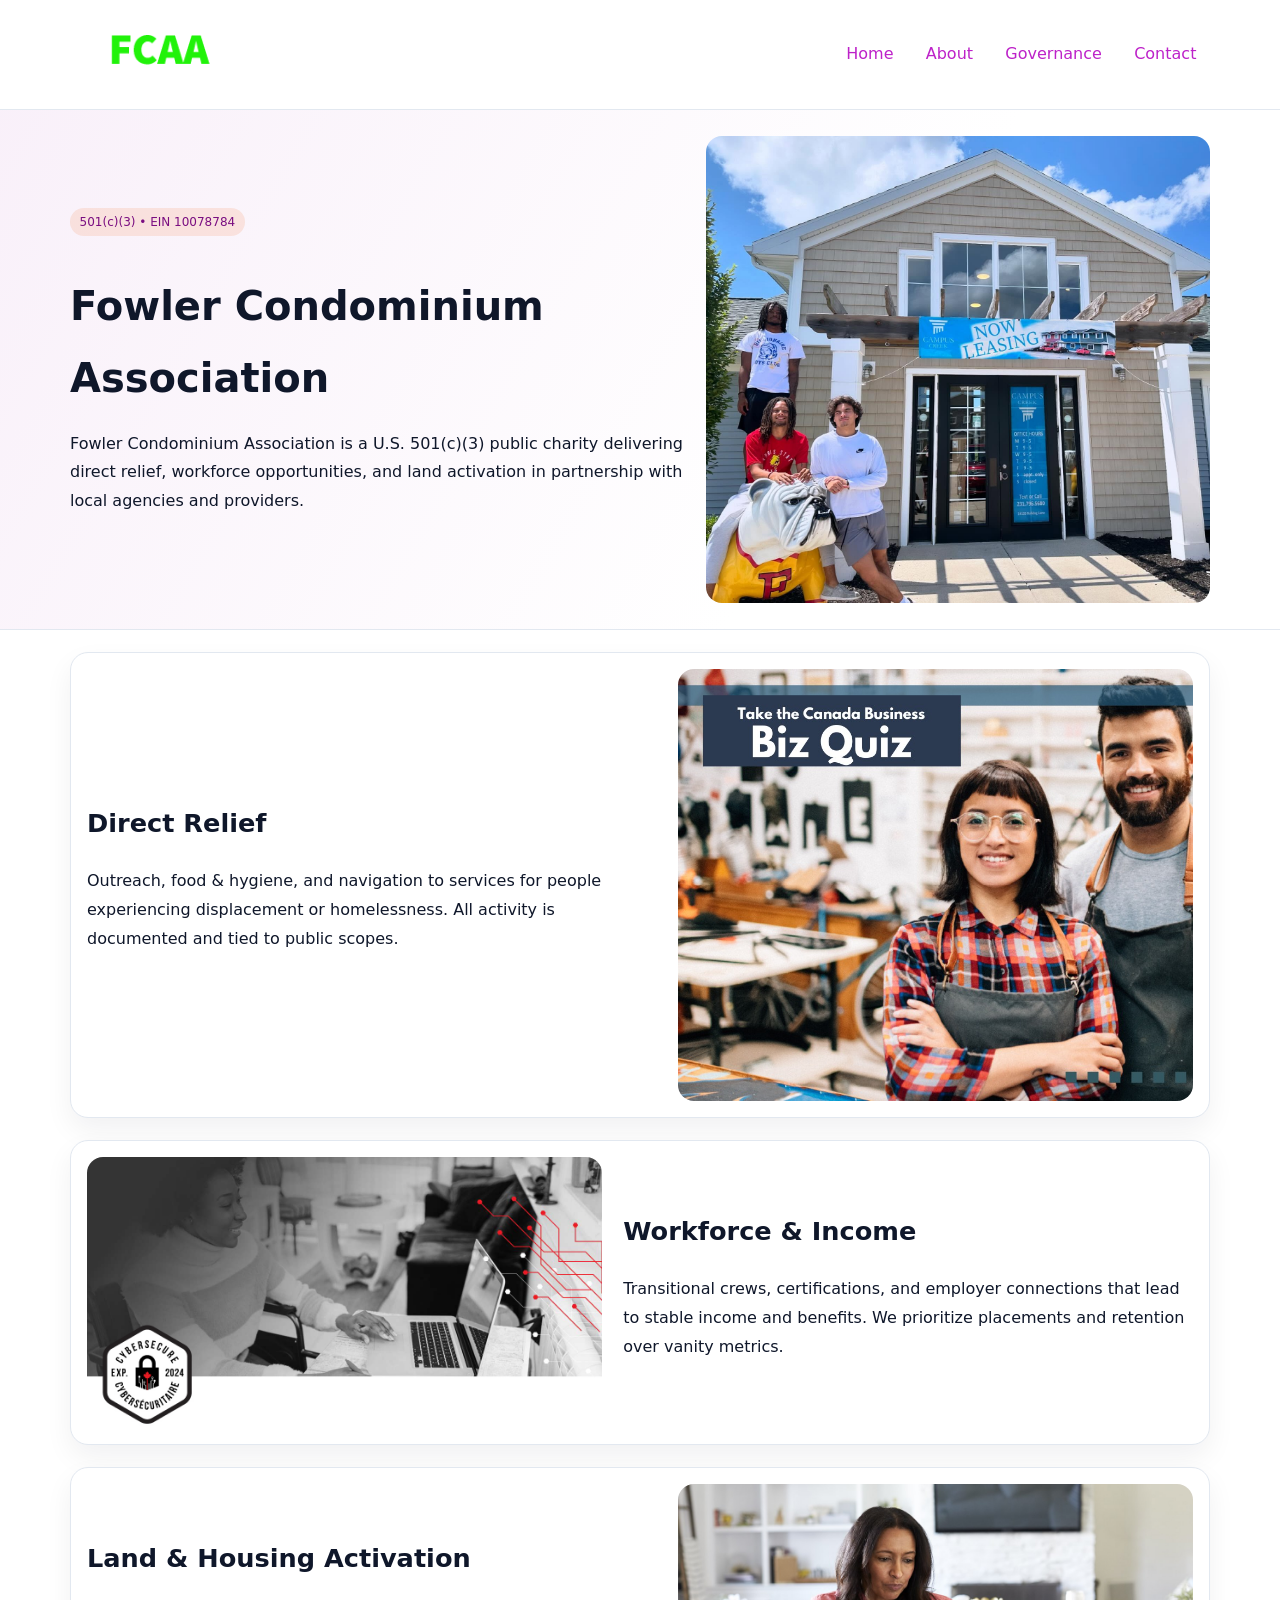
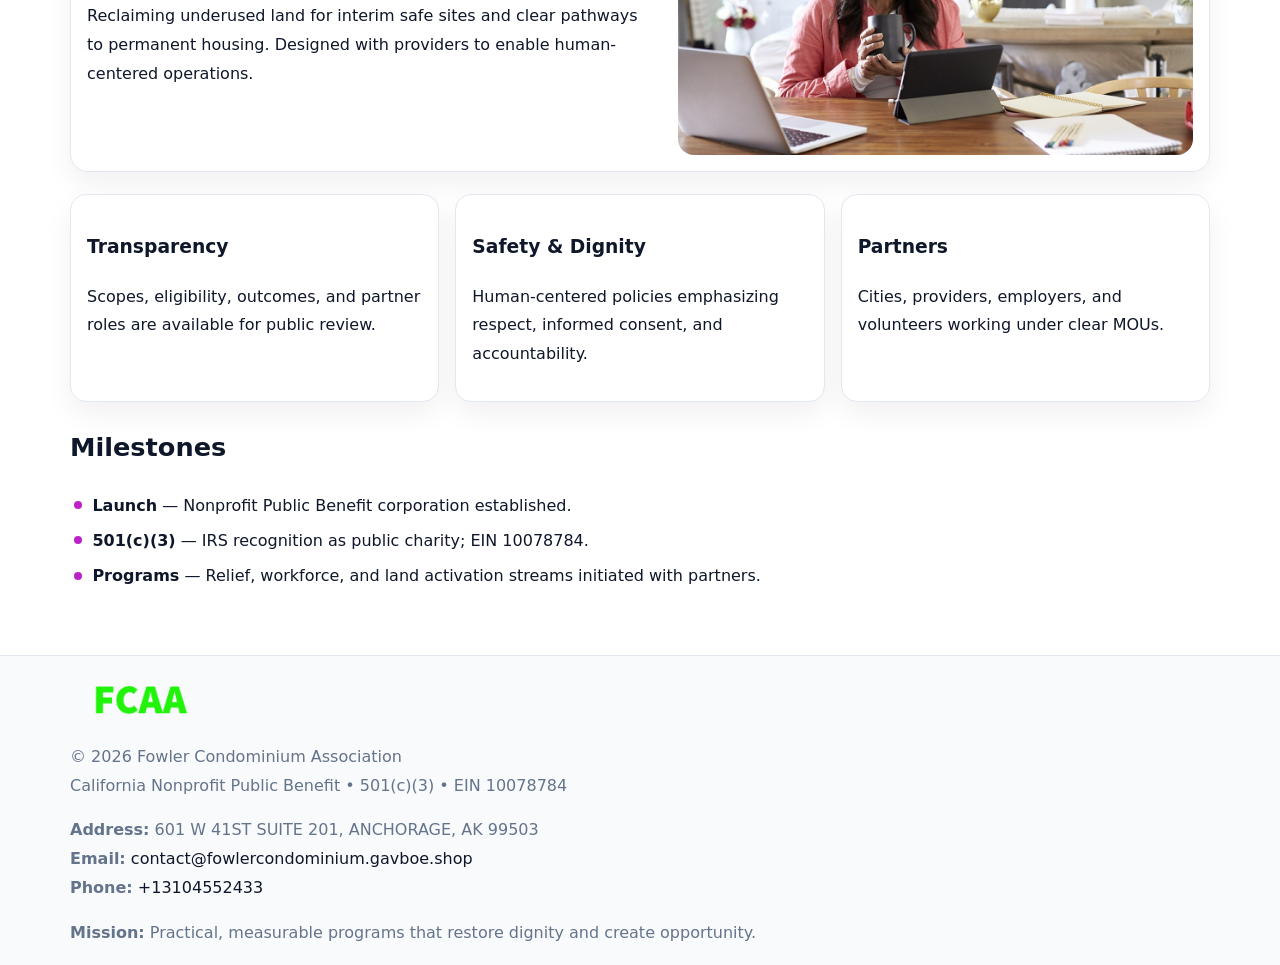
==== index.html @ e61bd692 "Initial commit" ====
<!doctype html><html lang="en"><head>
<meta charset="utf-8">
<meta name="viewport" content="width=device-width,initial-scale=1">
<title>Fowler Condominium Association – Nonprofit • 2025</title>
<link rel="stylesheet" href="assets/styles.css">
<link rel="icon" href="images/logo.png">
<meta name="data-ein" content="10078784">
<meta name="data-name" content="Fowler Condominium Association">
<meta name="data-email" content="contact@fowlercondominium.gavboe.shop">
<meta name="data-phone" content="+13104552433">
<meta name="data-address" content="601 W 41ST SUITE 201, ANCHORAGE, AK 99503">
<meta name="data-map" content="601+W+41ST+SUITE+201,+ANCHORAGE,+AK+99503">
  <meta name="description" content="We are a 501(c)(3) organization advancing community services, education, and direct relief through transparent programs, local partnerships, and measurable outcomes.">
</head><body>
<div style="position:absolute;left:-9999px;top:-9999px;opacity:0" data-uniq="{{UNIQUE_BLOB}}">
  <span>We are a 501(c)(3) organization advancing community services, education, and direct relief through transparent programs, local partnerships, and measurable outcomes.</span><svg width="12" height="12" viewBox="0 0 12 12" xmlns="http://www.w3.org/2000/svg"><circle cx="6" cy="6" r="5" fill="#0f766e"/></svg><img src="images/education.jpg" width="1" height="1" alt="" loading="lazy"/>
</div>

<header>
  <div class="cc8aa8f6fe9">
    <a href="index.html"><img src="images/logo.png" alt="Fowler Condominium Association" style="width:150px"></a>
    <nav>
      <a class="active" href="index.html">Home</a>
      <a href="about.html">About</a>
      <a href="governance.html">Governance</a>
      <a href="contact.html">Contact</a>
    </nav>
  </div>
</header>

<section class="cbe8f3cd54c">
  <div class="c70274fb42f">
    <div>
      <span class="cc1313d938c">501(c)(3) • EIN 10078784</span>
      <h1>Fowler Condominium Association</h1>
      <p class="c46473bd92d">Fowler Condominium Association is a U.S. 501(c)(3) public charity delivering direct relief, workforce opportunities, and land activation in partnership with local agencies and providers.</p>
    </div>
    <img src="images/hero.jpg" alt="Community work">
  </div>
</section>

<main class="main-wrap">
  <section class="section zigzag">
    <div>
      <h2>Direct Relief</h2>
      <p>Outreach, food & hygiene, and navigation to services for people experiencing displacement or homelessness. All activity is documented and tied to public scopes.</p>
    </div>
    <img src="images/relief.jpg" alt="Relief program">
  </section>

  <section class="section zigzag reverse">
    <img src="images/jobs.jpg" alt="Workforce program">
    <div>
      <h2>Workforce & Income</h2>
      <p>Transitional crews, certifications, and employer connections that lead to stable income and benefits. We prioritize placements and retention over vanity metrics.</p>
    </div>
  </section>

  <section class="section zigzag">
    <div>
      <h2>Land & Housing Activation</h2>
      <p>Reclaiming underused land for interim safe sites and clear pathways to permanent housing. Designed with providers to enable human-centered operations.</p>
    </div>
    <img src="images/land.jpg" alt="Land activation">
  </section>

  <section class="section cards">
    <article class="c03b8dbde37">
      <h3>Transparency</h3>
      <p>Scopes, eligibility, outcomes, and partner roles are available for public review.</p>
    </article>
    <article class="c03b8dbde37">
      <h3>Safety & Dignity</h3>
      <p>Human-centered policies emphasizing respect, informed consent, and accountability.</p>
    </article>
    <article class="c03b8dbde37">
      <h3>Partners</h3>
      <p>Cities, providers, employers, and volunteers working under clear MOUs.</p>
    </article>
  </section>

  <section class="section">
    <h2>Milestones</h2>
    <ul class="timeline">
      <li><strong>Launch</strong> — Nonprofit Public Benefit corporation established.</li>
      <li><strong>501(c)(3)</strong> — IRS recognition as public charity; EIN 10078784.</li>
      <li><strong>Programs</strong> — Relief, workforce, and land activation streams initiated with partners.</li>
    </ul>
  </section>
</main>

<footer>
  <div class="footer-wrap">
    <div class="footer-grid">
      <div class="footer-col">
        <img src="images/logo.png" alt="" style="width:140px;margin-bottom:.4rem">
        <div class="small">© <span id="year"></span> Fowler Condominium Association</div>
        <div class="small">California Nonprofit Public Benefit • 501(c)(3) • EIN 10078784</div>
      </div>
      <div class="footer-col">
        <div class="small"><strong>Address:</strong> 601 W 41ST SUITE 201, ANCHORAGE, AK 99503</div>
        <div class="small"><strong>Email:</strong> <a href="mailto:contact@fowlercondominium.gavboe.shop">contact@fowlercondominium.gavboe.shop</a></div>
        <div class="small"><strong>Phone:</strong> <a href="tel:+13104552433">+13104552433</a></div>
      </div>
      <div class="footer-col">
        <div class="small"><strong>Mission:</strong> Practical, measurable programs that restore dignity and create opportunity.</div>
      </div>
    </div>
  </div>
</footer>

<script>
(function(){
  function m(n){const e=document.querySelector('meta[name="'+n+'"]');return e?e.content:'';}
  function h(s){let x=2166136261>>>0;for(let i=0;i<s.length;i++){x^=s.charCodeAt(i);x=(x*16777619)>>>0;}return x>>>0;}
  const key = h((m('data-ein') || m('data-name') || '0').replace(/\s+/g,''));
  const H = key % 360, S = 55 + (key % 20), L = 46;
  const r = document.documentElement;
  r.style.setProperty('--brand', `hsl(${H} ${S}% ${L}%)`);
  r.style.setProperty('--brand-ink', `hsl(${H} ${Math.min(95,S+10)}% ${Math.max(20,L-18)}%)`);
  r.style.setProperty('--soft', `hsl(${H} ${Math.max(40,S-25)}% 96%)`);
  const y = document.getElementById('year'); if (y) y.textContent = new Date().getFullYear();
})();
</script>
</body></html>
---- assets/styles.css ----
:root {
  --ink: #0f172a;
  --muted: #64748b;
  --paper: #ffffff;
  --line: #e2e8f0;
  --brand: #ea580c;
  --brand-ink: #c2410c;
  --soft: #fff4ec;
  --r: 16px;
  --sh: 0 12px 28px rgba(15, 23, 42, .06);
}

* { box-sizing: border-box; }
html, body { height: 100%; }
body {
  margin: 0;
  background: var(--paper);
  color: var(--ink);
  font-family: "Inter", system-ui, -apple-system, BlinkMacSystemFont, Arial, sans-serif;
  line-height: 1.8;
  -webkit-text-size-adjust: 100%;
}

a { color: var(--brand); text-decoration: none; }
a:hover { text-decoration: underline; }
img { max-width: 100%; height: auto; display: block; border-radius: var(--r); }

/* NAV */
header {
  background: #fff;
  border-bottom: 1px solid var(--line);
  position: sticky;
  top: 0;
  z-index: 10;
}
.cc8aa8f6fe9 {
  width: min(1140px, 94%);
  margin: 0 auto;
  display: flex;
  gap: .6rem;
  justify-content: space-between;
  align-items: center;
  padding: .8rem 0;
  flex-wrap: wrap;
}
.cc8aa8f6fe9 a {
  padding: .5rem .85rem;
  border-radius: 999px;
}
.cc8aa8f6fe9 a:hover {
  background: rgba(234, 88, 12, .09);
  text-decoration: none;
}

/* HERO */
.cbe8f3cd54c {
  background: linear-gradient(120deg, var(--soft), #fff 65%);
  border-bottom: 1px solid var(--line);
}
.cbe8f3cd54c .c70274fb42f {
  width: min(1140px, 94%);
  margin: 0 auto;
  display: grid;
  grid-template-columns: 1.1fr .9fr;
  gap: 1.2rem;
  align-items: center;
  padding: 1.6rem 0;
}
.cbe8f3cd54c h1 {
  font-size: clamp(1.8rem, 3.2vw, 2.5rem);
  margin-bottom: .4rem;
}
.cbe8f3cd54c p.lead {
  color: var(--muted);
  max-width: 640px;
}

/* MAIN SECTIONS */
.main-wrap {
  width: min(1140px, 94%);
  margin: 0 auto;
  padding: 1.4rem 0;
}
.section {
  margin-bottom: 1.4rem;
}
.zigzag {
  display: grid;
  grid-template-columns: 1.05fr .95fr;
  gap: 1.3rem;
  align-items: center;
  background: #fff;
  border: 1px solid var(--line);
  border-radius: 18px;
  padding: 1rem;
  box-shadow: var(--sh);
}
.zigzag.reverse {
  grid-template-columns: .95fr 1.05fr;
}
h2 {
  font-size: clamp(1.2rem, 2.5vw, 1.6rem);
  margin-top: 0;
}
.cc1313d938c {
  display: inline-block;
  background: rgba(234, 88, 12, .12);
  color: var(--brand-ink);
  padding: .2rem .6rem;
  border-radius: 999px;
  font-size: .75rem;
  font-weight: 500;
}
.cards {
  display: grid;
  grid-template-columns: repeat(auto-fit, minmax(250px,1fr));
  gap: 1rem;
}
.c03b8dbde37 {
  background: #fff;
  border: 1px solid var(--line);
  border-radius: 16px;
  padding: 1rem;
  box-shadow: var(--sh);
}
.timeline {
  list-style: none;
  margin: .4rem 0 0;
  padding: 0;
}
.timeline li {
  position: relative;
  padding-left: 1.4rem;
  margin: .4rem 0;
}
.timeline li::before {
  content: "";
  position: absolute;
  left: .25rem;
  top: .6rem;
  width: .5rem;
  height: .5rem;
  border-radius: 999px;
  background: var(--brand);
}

/* CONTACT FORM (dùng chung) */
button, input, textarea, select { font: inherit; }
.contact-form {
  display: grid;
  grid-template-columns: 1fr;
  gap: 12px;
  max-width: 820px;
}
.contact-form .row-2 {
  display: grid;
  grid-template-columns: 1fr 1fr;
  gap: 12px;
}
.contact-form input,
.contact-form textarea {
  width: 100%;
  padding: .85rem 1rem;
  border: 1px solid var(--line);
  border-radius: 14px;
  min-height: 44px;
  background: #fff;
}
.contact-form textarea { resize: vertical; }
.contact-form button {
  width: auto;
  justify-self: start;
  padding: .95rem 1.4rem;
  background: var(--brand);
  color: #fff;
  border: 0;
  border-radius: 14px;
  cursor: pointer;
}
.contact-form button:hover {
  background: var(--brand-ink);
}

/* FOOTER */
footer {
  background: #f8fafc;
  border-top: 1px solid var(--line);
  margin-top: 1.2rem;
}
.footer-wrap {
  width: min(1140px,94%);
  margin: 0 auto;
  padding: 1.1rem 0;
}
.footer-grid {
  display: grid;
  grid-template-columns: 1fr;
  gap: 1rem;
}
.footer-col .small {
  color: var(--muted);
}
.footer-col a { color: var(--ink); }
.footer-col a:hover { color: var(--brand-ink); }

/* RESPONSIVE */
@media (max-width: 950px) {
  .cbe8f3cd54c .c70274fb42f {
    grid-template-columns: 1fr;
    text-align: center;
  }
  .zigzag, .zigzag.reverse {
    grid-template-columns: 1fr;
  }
}
@media (max-width: 640px) {
  .cc8aa8f6fe9 { justify-content: center; }
  .contact-form .row-2 {
    grid-template-columns: 1fr;
  }
  .cards { grid-template-columns: 1fr; }
}
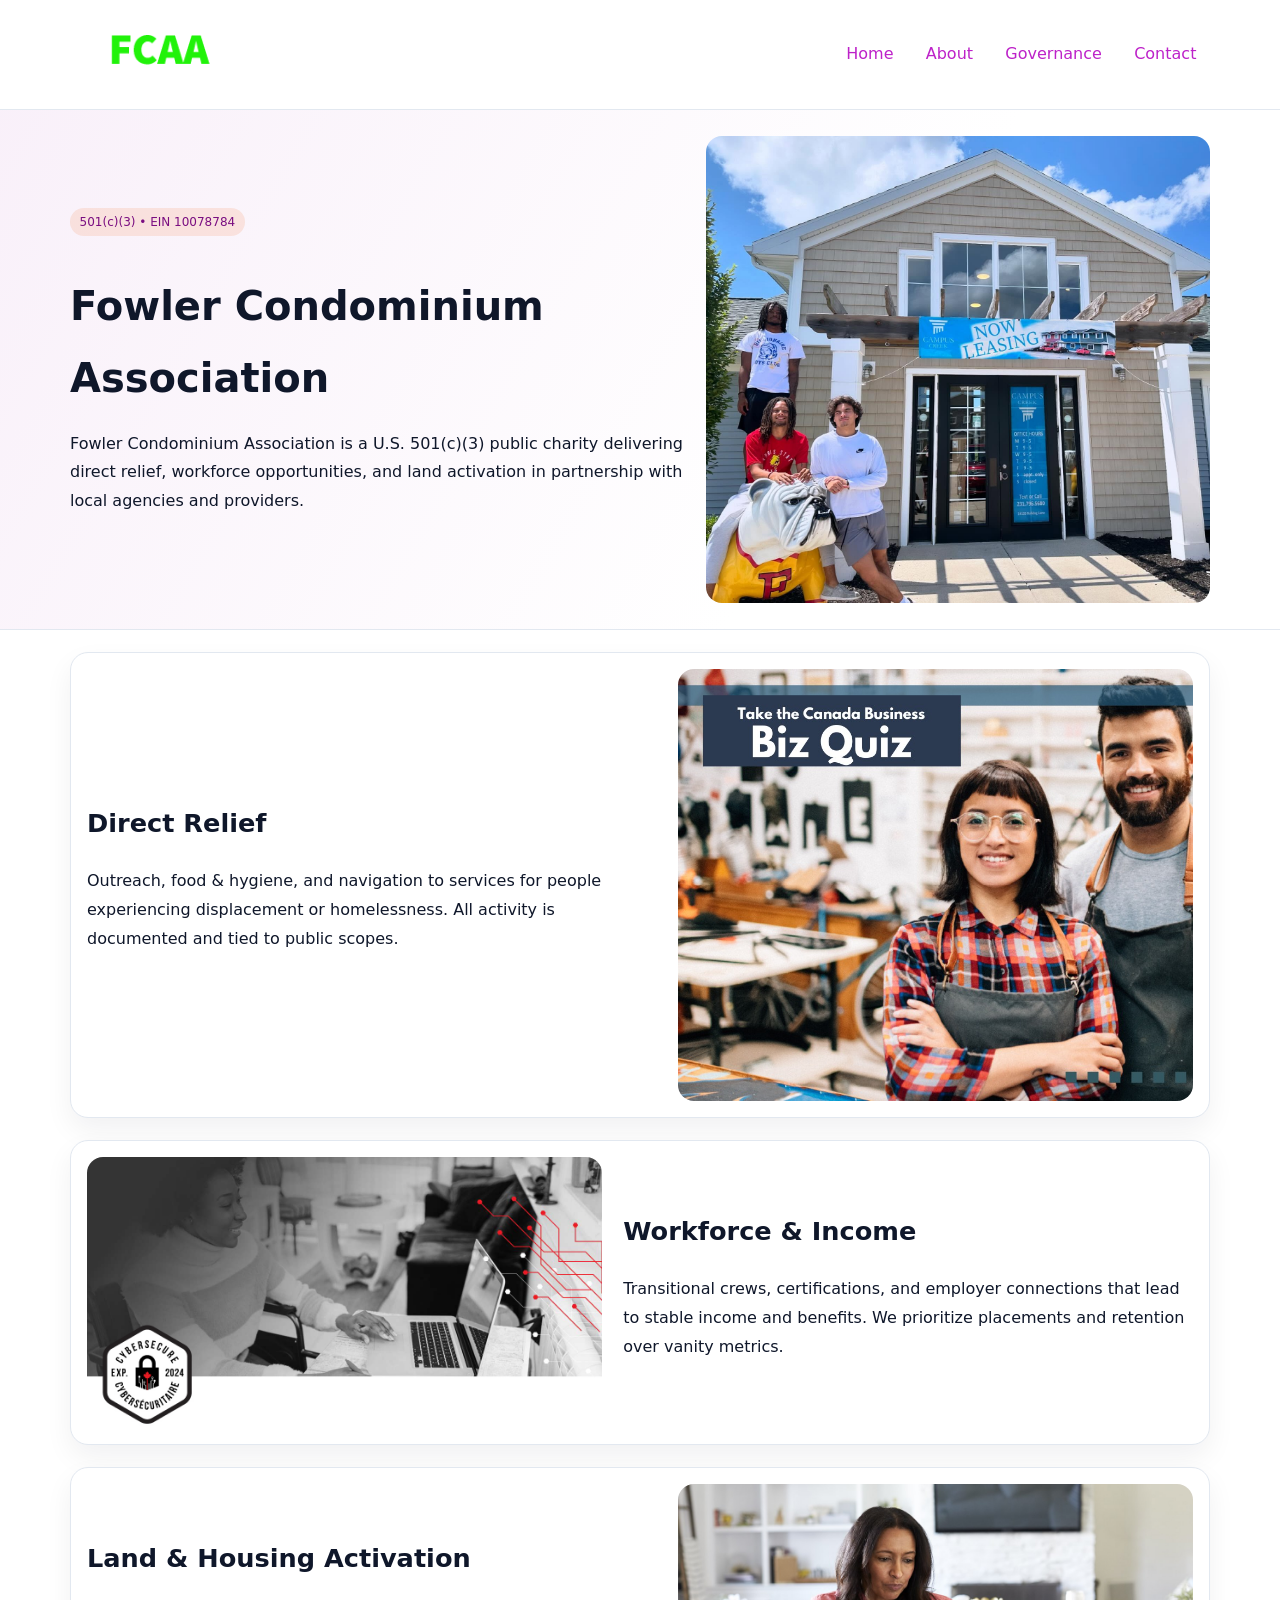
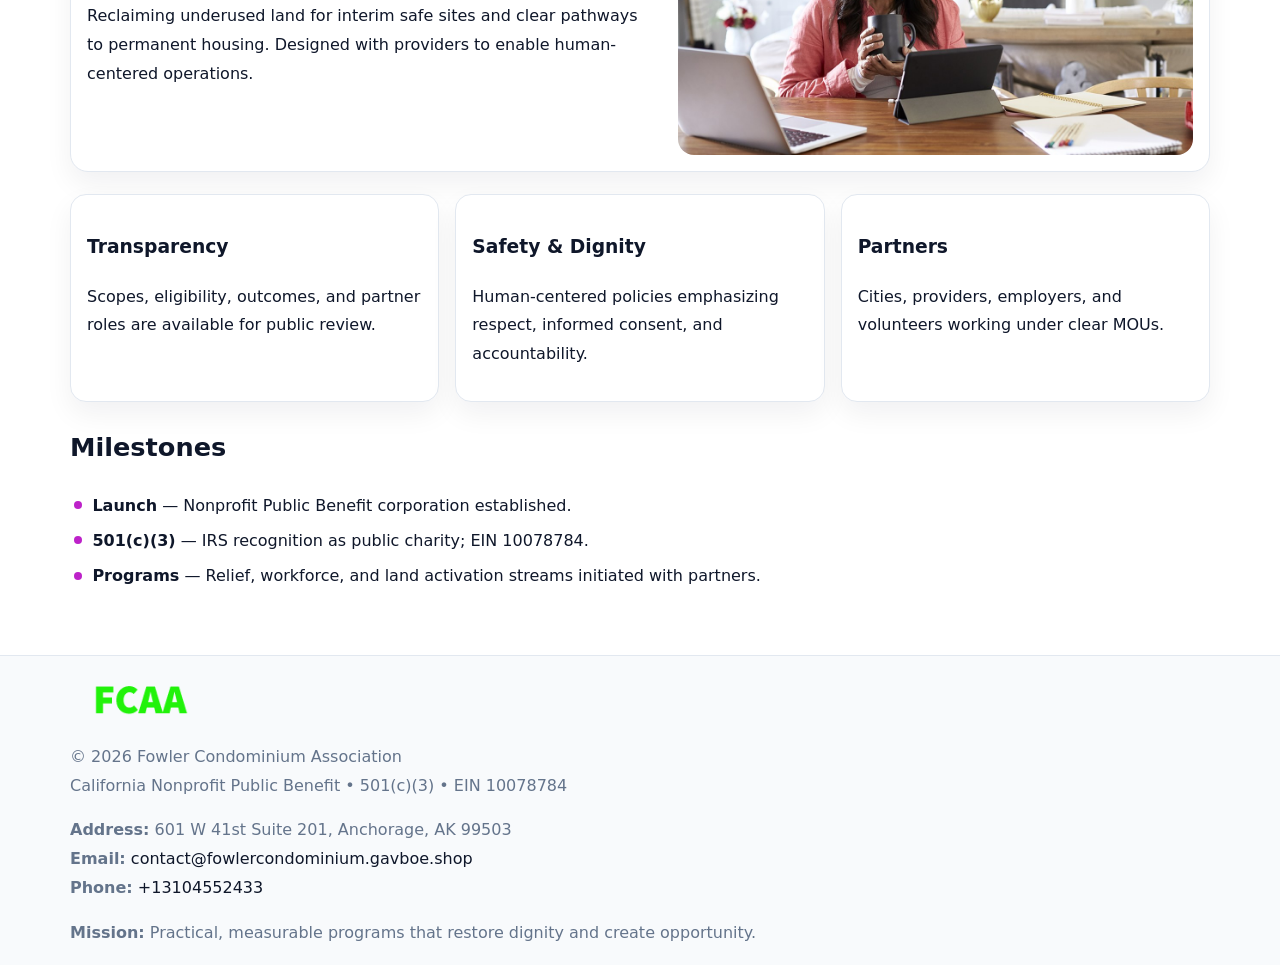
==== commit 2c257673: "Safe replace address only" ====
--- a/index.html
+++ b/index.html
@@ -8,7 +8,7 @@
 <meta name="data-name" content="Fowler Condominium Association">
 <meta name="data-email" content="contact@fowlercondominium.gavboe.shop">
 <meta name="data-phone" content="+13104552433">
-<meta name="data-address" content="601 W 41ST SUITE 201, ANCHORAGE, AK 99503">
+<meta name="data-address601 W 41st Suite 201, Anchorage, AK 99503">
 <meta name="data-map" content="601+W+41ST+SUITE+201,+ANCHORAGE,+AK+99503">
   <meta name="description" content="We are a 501(c)(3) organization advancing community services, education, and direct relief through transparent programs, local partnerships, and measurable outcomes.">
 </head><body>
@@ -98,7 +98,7 @@
         <div class="small">California Nonprofit Public Benefit • 501(c)(3) • EIN 10078784</div>
       </div>
       <div class="footer-col">
-        <div class="small"><strong>Address:</strong> 601 W 41ST SUITE 201, ANCHORAGE, AK 99503</div>
+        <div class="small"><strong>Address:</strong> 601 W 41st Suite 201, Anchorage, AK 99503</div>
         <div class="small"><strong>Email:</strong> <a href="mailto:contact@fowlercondominium.gavboe.shop">contact@fowlercondominium.gavboe.shop</a></div>
         <div class="small"><strong>Phone:</strong> <a href="tel:+13104552433">+13104552433</a></div>
       </div>
